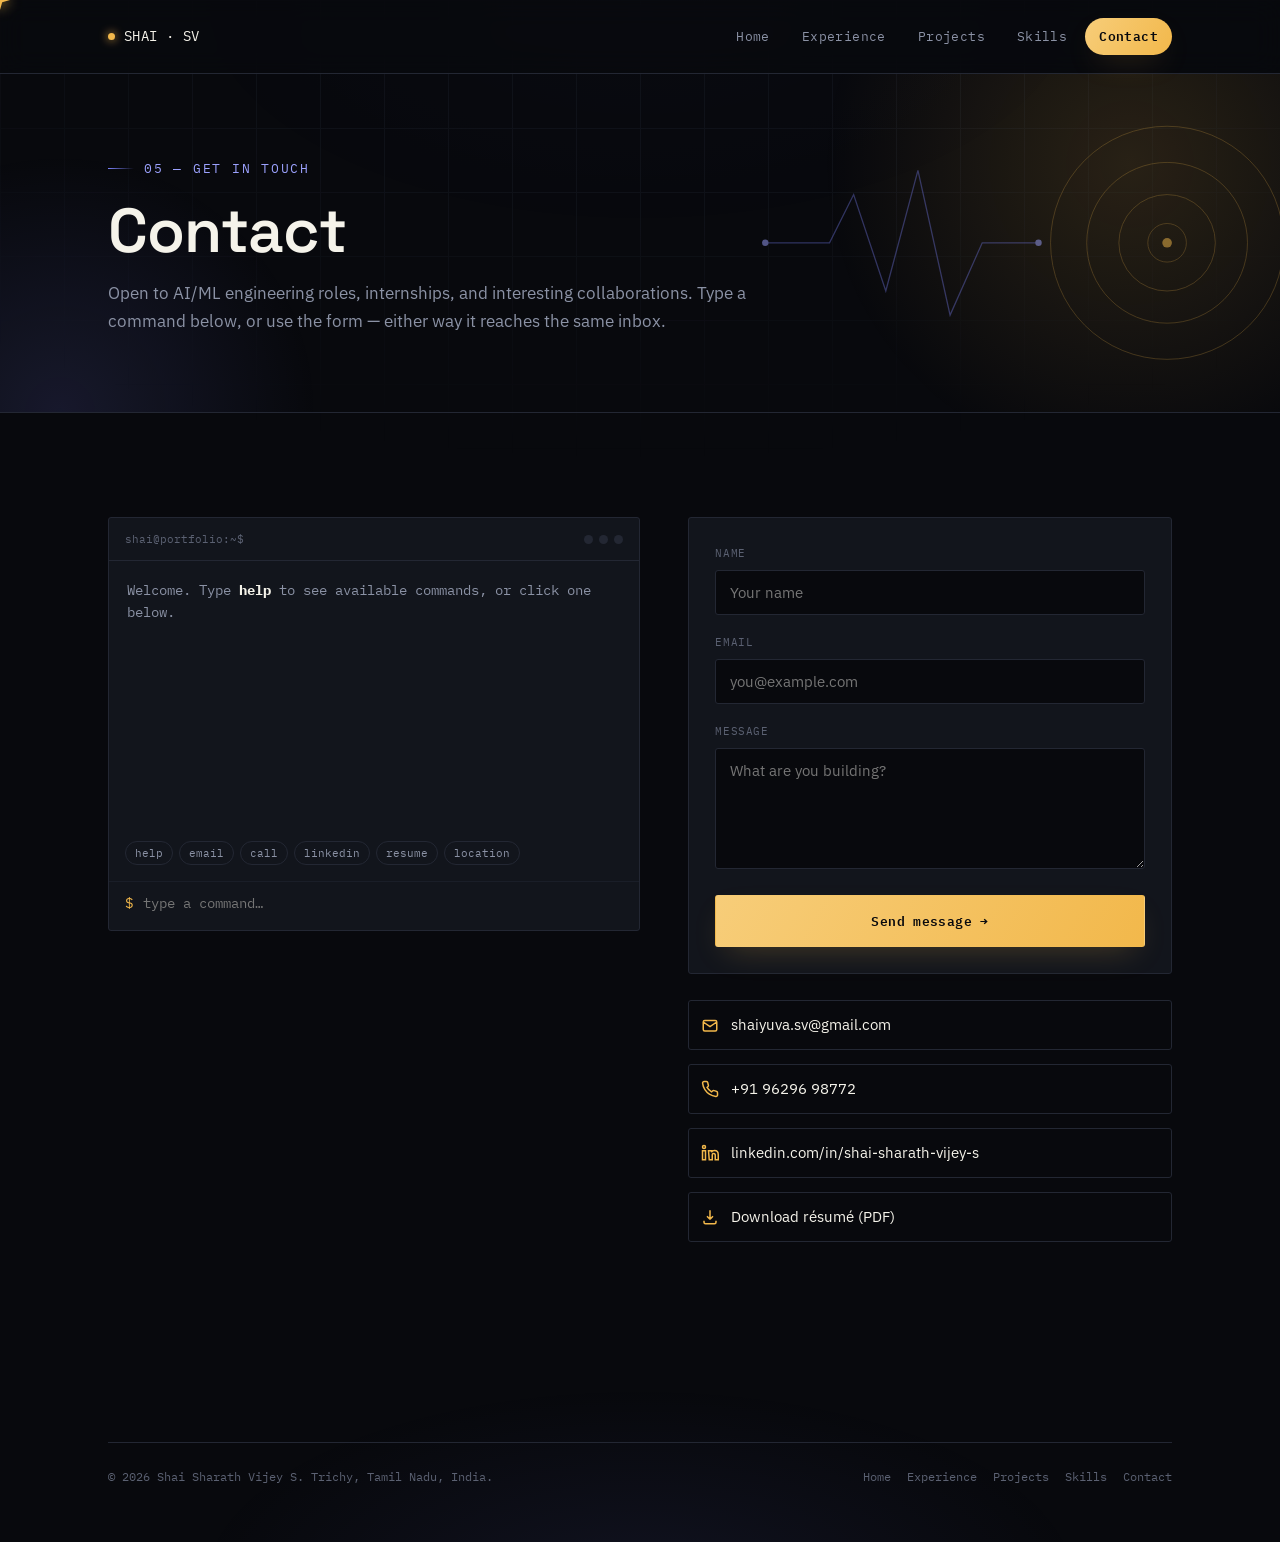
==== contact.html @ 4d4e92c0 "Add files via upload" ====
<!DOCTYPE html>
<html lang="en">
<head>
<meta charset="UTF-8">
<meta name="viewport" content="width=device-width, initial-scale=1.0">
<title>Contact — Shai Sharath Vijey S</title>
<meta name="description" content="Get in touch with Shai Sharath Vijey S — AI Software Engineer open to AI/ML engineering roles and collaborations.">
<link rel="canonical" href="https://shai-sharath-vijey-s.github.io/contact.html">
<meta property="og:type" content="website">
<meta property="og:title" content="Contact — Shai Sharath Vijey S">
<meta property="og:description" content="Open to AI/ML engineering roles, internships, and interesting collaborations.">
<meta property="og:image" content="assets/og-image.png">
<link rel="icon" href="assets/favicon.svg" type="image/svg+xml">
<link rel="preconnect" href="https://fonts.googleapis.com">
<link rel="preconnect" href="https://fonts.gstatic.com" crossorigin>
<link href="https://fonts.googleapis.com/css2?family=Space+Grotesk:wght@400;500;600;700&family=IBM+Plex+Mono:wght@400;500;600&family=IBM+Plex+Sans:wght@400;500;600&display=swap" rel="stylesheet">
<link rel="stylesheet" href="assets/style.css">
<style>
  .contact-cols{display:grid; grid-template-columns:1.1fr 1fr; gap:48px; align-items:start;}
  @media (max-width:900px){ .contact-cols{grid-template-columns:1fr;} }

  /* terminal */
  .term{border:1px solid var(--line); background:var(--ink-raised); border-radius:var(--radius); overflow:hidden;}
  .term-head{display:flex; align-items:center; justify-content:space-between; padding:12px 16px; border-bottom:1px solid var(--line); font-family:'IBM Plex Mono', monospace; font-size:11px; color:var(--text-faint);}
  .term-dots{display:flex; gap:6px;}
  .term-dots span{width:9px; height:9px; border-radius:50%; background:var(--line);}
  .term-body{padding:18px 18px 8px; font-family:'IBM Plex Mono', monospace; font-size:13.5px; min-height:280px; max-height:360px; overflow-y:auto;}
  .term-line{margin:0 0 10px; color:var(--text-muted); white-space:pre-wrap; word-break:break-word;}
  .term-line b{color:var(--text);}
  .term-line.cmd{color:var(--amber);}
  .term-line a{color:var(--violet); text-decoration:underline;}
  .term-input-row{display:flex; align-items:center; gap:8px; padding:10px 16px 16px; border-top:1px solid var(--line-soft);}
  .term-prompt{color:var(--amber); font-family:'IBM Plex Mono', monospace; font-size:13.5px;}
  .term-input-row input{flex:1; background:none; border:none; outline:none; color:var(--text); font-family:'IBM Plex Mono', monospace; font-size:13.5px;}
  .term-hint{display:flex; flex-wrap:wrap; gap:6px; padding:0 16px 16px;}
  .term-hint button{background:none; border:1px solid var(--line); color:var(--text-muted); font-family:'IBM Plex Mono', monospace; font-size:11px; padding:4px 9px; border-radius:20px; cursor:pointer;}
  .term-hint button:hover{color:var(--text); border-color:var(--amber);}

  /* form */
  .form-card{border:1px solid var(--line); background:var(--ink-raised); border-radius:var(--radius); padding:26px;}
  .form-card label{display:block; font-family:'IBM Plex Mono', monospace; font-size:11px; letter-spacing:0.06em; text-transform:uppercase; color:var(--text-faint); margin-bottom:8px;}
  .form-row{margin-bottom:18px;}
  .form-row input, .form-row textarea{
    width:100%; background:var(--ink); border:1px solid var(--line); color:var(--text);
    font-family:'IBM Plex Sans', sans-serif; font-size:14.5px; padding:12px 14px; border-radius:var(--radius); outline:none; resize:vertical;
  }
  .form-row input:focus, .form-row textarea:focus{border-color:var(--violet);}
  .contact-list{margin-top:26px; display:flex; flex-direction:column; gap:14px;}
  .contact-list a{display:flex; align-items:center; gap:12px; text-decoration:none; color:var(--text); font-size:14.5px; padding:12px; border:1px solid var(--line); border-radius:var(--radius); transition:border-color .2s ease, transform .2s ease;}
  .contact-list a:hover{border-color:var(--amber); transform:translateX(4px);}
  .contact-list svg{width:18px; height:18px; color:var(--amber); flex-shrink:0;}
</style>
</head>
<body>
<div class="curtain"><span class="mono">contact.connect()</span></div>
<div class="grid-bg"></div>

<header class="nav">
  <div class="nav-inner">
    <a class="logo" href="index.html"><span class="dot"></span>SHAI&nbsp;·&nbsp;SV</a>
    <button class="nav-toggle mono" aria-label="Menu">☰</button>
    <nav class="links">
      <a href="index.html" data-transition>Home</a>
      <a href="experience.html" data-transition>Experience</a>
      <a href="projects.html" data-transition>Projects</a>
      <a href="skills.html" data-transition>Skills</a>
      <a href="contact.html" data-transition>Contact</a>
    </nav>
  </div>
</header>

<section class="page-hero">
  <div class="hero-bg-art" aria-hidden="true">
    <svg viewBox="0 0 700 420" xmlns="http://www.w3.org/2000/svg">
      <g fill="none" stroke="var(--amber)" stroke-width="1" opacity="0.55">
        <circle cx="560" cy="210" r="24"/><circle cx="560" cy="210" r="60"/>
        <circle cx="560" cy="210" r="100"/><circle cx="560" cy="210" r="145"/>
      </g>
      <circle cx="560" cy="210" r="6" fill="var(--amber)"/>
      <polyline points="60,210 140,210 170,150 210,270 250,120 290,300 330,210 400,210" fill="none" stroke="var(--violet)" stroke-width="1.6" opacity="0.7"/>
      <g fill="var(--violet-soft)">
        <circle cx="60" cy="210" r="4"/><circle cx="400" cy="210" r="4"/>
      </g>
    </svg>
  </div>
  <div class="wrap">
    <div class="page-eyebrow">05 — Get in touch</div>
    <h1 class="page-title display" data-reveal="chars">Contact</h1>
    <p class="page-sub">Open to AI/ML engineering roles, internships, and interesting collaborations. Type a command below, or use the form — either way it reaches the same inbox.</p>
  </div>
</section>

<section class="section" style="border-bottom:none;">
  <div class="wrap">
    <div class="contact-cols">

      <div class="reveal">
        <div class="term">
          <div class="term-head"><span>shai@portfolio:~$</span><span class="term-dots"><span></span><span></span><span></span></span></div>
          <div class="term-body" id="termBody">
            <p class="term-line">Welcome. Type <b>help</b> to see available commands, or click one below.</p>
          </div>
          <div class="term-hint">
            <button data-c="help">help</button>
            <button data-c="email">email</button>
            <button data-c="call">call</button>
            <button data-c="linkedin">linkedin</button>
            <button data-c="resume">resume</button>
            <button data-c="location">location</button>
          </div>
          <div class="term-input-row">
            <span class="term-prompt">$</span>
            <input id="termInput" type="text" placeholder="type a command…" autocomplete="off">
          </div>
        </div>
      </div>

      <div class="reveal">
        <div class="form-card">
          <form id="contactForm">
            <div class="form-row"><label for="fname">Name</label><input id="fname" name="name" type="text" required placeholder="Your name"></div>
            <div class="form-row"><label for="femail">Email</label><input id="femail" name="email" type="email" required placeholder="you@example.com"></div>
            <div class="form-row"><label for="fmsg">Message</label><textarea id="fmsg" name="message" rows="5" required placeholder="What are you building?"></textarea></div>
            <button type="submit" class="btn btn-primary" style="width:100%; justify-content:center;">Send message →</button>
          </form>
        </div>

        <div class="contact-list">
          <a href="mailto:shaiyuva.sv@gmail.com"><svg viewBox="0 0 24 24" fill="none" stroke="currentColor" stroke-width="2"><path d="M3 8l9 6 9-6M3 8v10a2 2 0 002 2h14a2 2 0 002-2V8M3 8a2 2 0 012-2h14a2 2 0 012 2"/></svg> shaiyuva.sv@gmail.com</a>
          <a href="tel:+919629698772"><svg viewBox="0 0 24 24" fill="none" stroke="currentColor" stroke-width="2"><path d="M22 16.92v3a2 2 0 01-2.18 2 19.79 19.79 0 01-8.63-3.07 19.5 19.5 0 01-6-6 19.79 19.79 0 01-3.07-8.67A2 2 0 014.11 2h3a2 2 0 012 1.72c.13.96.36 1.9.68 2.81a2 2 0 01-.45 2.11L8.09 9.91a16 16 0 006 6l1.27-1.27a2 2 0 012.11-.45c.91.32 1.85.55 2.81.68A2 2 0 0122 16.92z"/></svg> +91 96296 98772</a>
          <a href="https://www.linkedin.com/in/shai-sharath-vijey-s-b79546251" target="_blank" rel="noopener"><svg viewBox="0 0 24 24" fill="none" stroke="currentColor" stroke-width="2"><rect x="2" y="9" width="4" height="12"/><circle cx="4" cy="4" r="2"/><path d="M10 9h4v2c.6-1.2 2-2.3 4-2.3 3 0 5 2 5 5.5V21h-4v-6c0-1.5-.6-2.5-2-2.5-1.2 0-2 .8-2 2.5v6h-4z"/></svg> linkedin.com/in/shai-sharath-vijey-s</a>
          <a href="assets/Shai-Sharath-Vijey-S-Resume.pdf" download><svg viewBox="0 0 24 24" fill="none" stroke="currentColor" stroke-width="2"><path d="M12 3v12m0 0l-4-4m4 4l4-4M4 17v2a2 2 0 002 2h12a2 2 0 002-2v-2"/></svg> Download résumé (PDF)</a>
        </div>
      </div>

    </div>
  </div>
</section>

<footer id="contact-footer">
  <div class="wrap">
    <div class="footer-bottom" style="border-top:1px solid var(--line); padding-top:24px;">
      <span>© 2026 Shai Sharath Vijey S. Trichy, Tamil Nadu, India.</span>
      <div class="footer-nav mono">
        <a href="index.html" data-transition>Home</a>
        <a href="experience.html" data-transition>Experience</a>
        <a href="projects.html" data-transition>Projects</a>
        <a href="skills.html" data-transition>Skills</a>
        <a href="contact.html" data-transition>Contact</a>
      </div>
    </div>
  </div>
</footer>

<script src="assets/main.js"></script>
<script>
(function(){
  const body = document.getElementById('termBody');
  const input = document.getElementById('termInput');
  function print(html, cls){
    const p = document.createElement('p');
    p.className = 'term-line' + (cls ? ' '+cls : '');
    p.innerHTML = html;
    body.appendChild(p);
    body.scrollTop = body.scrollHeight;
  }
  const commands = {
    help: "Commands: <b>email</b>, <b>call</b>, <b>linkedin</b>, <b>resume</b>, <b>location</b>, <b>clear</b>",
    email: 'Email → <a href="mailto:shaiyuva.sv@gmail.com">shaiyuva.sv@gmail.com</a>',
    call: 'Phone → <a href="tel:+919629698772">+91 96296 98772</a>',
    linkedin: 'LinkedIn → <a href="https://www.linkedin.com/in/shai-sharath-vijey-s-b79546251" target="_blank" rel="noopener">linkedin.com/in/shai-sharath-vijey-s</a>',
    resume: 'Résumé → <a href="assets/Shai-Sharath-Vijey-S-Resume.pdf" download>download PDF</a>',
    location: "Based in Trichy, Tamil Nadu, India — open to relocation.",
  };
  function run(raw){
    const cmd = raw.trim().toLowerCase();
    if(!cmd) return;
    print('<span style="color:var(--text-faint)">$</span> ' + raw, 'cmd');
    if(cmd === 'clear'){ body.innerHTML=''; return; }
    if(commands[cmd]) print(commands[cmd]);
    else print("Command not found. Type <b>help</b> for options.");
  }
  input.addEventListener('keydown', (e)=>{
    if(e.key === 'Enter'){ run(input.value); input.value=''; }
  });
  document.querySelectorAll('.term-hint button').forEach(btn=>{
    btn.addEventListener('click', ()=> run(btn.getAttribute('data-c')));
  });

  const form = document.getElementById('contactForm');
  form.addEventListener('submit', function(e){
    e.preventDefault();
    const name = document.getElementById('fname').value;
    const email = document.getElementById('femail').value;
    const msg = document.getElementById('fmsg').value;
    const subject = encodeURIComponent('Portfolio contact from ' + name);
    const bodyText = encodeURIComponent(msg + '\n\n— ' + name + ' (' + email + ')');
    window.location.href = `mailto:shaiyuva.sv@gmail.com?subject=${subject}&body=${bodyText}`;
  });
})();
</script>
</body>
</html>
---- assets/style.css ----
/* ============================================================
   SHAI SHARATH VIJEY S — "THE INDEX" DESIGN SYSTEM
   Dark ink theme · amber + violet accent · mono/display pairing
   ============================================================ */

:root{
  --ink:#08090D;
  --ink-raised:#12151C;
  --ink-raised-2:#171B24;
  --line:#232733;
  --line-soft:#1A1E28;
  --text:#F5F3EA;
  --text-muted:#8B92A5;
  --text-faint:#5B6172;
  --amber:#F2B84B;
  --amber-soft:#F7CD79;
  --amber-dim:#7A5F2A;
  --violet:#7C83FD;
  --violet-soft:#9CA2FF;
  --violet-dim:#4A4E78;
  --green:#6FCF97;
  --radius:3px;
  --maxw:1120px;
  --ease:cubic-bezier(.22,.68,0,1);
  --shadow-amber:0 12px 32px -12px rgba(242,184,75,0.28);
  --shadow-violet:0 12px 32px -12px rgba(124,131,253,0.28);
  --shadow-lift:0 20px 44px -20px rgba(0,0,0,0.55);
}
*{box-sizing:border-box;}
html{scroll-behavior:smooth;}
@media (prefers-reduced-motion: reduce){
  html{scroll-behavior:auto;}
  *{animation-duration:0.001ms !important; animation-iteration-count:1 !important; transition-duration:0.001ms !important;}
}
body{
  margin:0;
  background:var(--ink);
  color:var(--text);
  font-family:'IBM Plex Sans', sans-serif;
  font-size:16px;
  line-height:1.65;
  -webkit-font-smoothing:antialiased;
  overflow-x:hidden;
}
::selection{background:var(--amber); color:#08090D;}
a{color:inherit;}
.wrap{max-width:var(--maxw); margin:0 auto; padding:0 28px; position:relative; z-index:1;}
.mono{font-family:'IBM Plex Mono', monospace;}
.display{font-family:'Space Grotesk', sans-serif;}
:focus-visible{outline:2px solid var(--amber); outline-offset:3px;}

/* gradient-text utility: used on hero surnames / key headline words */
.grad-text{
  background:linear-gradient(100deg, var(--amber-soft) 0%, var(--amber) 35%, var(--violet-soft) 100%);
  -webkit-background-clip:text; background-clip:text; -webkit-text-fill-color:transparent; color:transparent;
}

.grid-bg{
  position:fixed; inset:0; z-index:0; pointer-events:none;
  background-image:
    linear-gradient(var(--line-soft) 1px, transparent 1px),
    linear-gradient(90deg, var(--line-soft) 1px, transparent 1px);
  background-size:64px 64px;
  mask-image:radial-gradient(ellipse 90% 60% at 50% 0%, black 40%, transparent 85%);
  opacity:0.4;
}
/* faint vignette + film-grain-like texture for depth */
.grid-bg::after{
  content:''; position:absolute; inset:0;
  background:radial-gradient(ellipse 70% 50% at 50% 0%, rgba(124,131,253,0.05), transparent 60%),
             radial-gradient(ellipse 60% 40% at 100% 100%, rgba(242,184,75,0.04), transparent 60%);
}

/* decorative glow orbs behind hero / page-hero sections — pure CSS, no markup needed */
.hero, .page-hero{position:relative; overflow:hidden;}
.hero::before, .page-hero::before{
  content:''; position:absolute; top:-220px; right:-160px; width:620px; height:620px; z-index:0;
  background:radial-gradient(circle, rgba(242,184,75,0.14), transparent 70%);
  pointer-events:none;
}
.hero::after, .page-hero::after{
  content:''; position:absolute; bottom:-260px; left:-200px; width:520px; height:520px; z-index:0;
  background:radial-gradient(circle, rgba(124,131,253,0.13), transparent 70%);
  pointer-events:none;
}

/* page load / transition curtain */
.curtain{
  position:fixed; inset:0; z-index:999; background:var(--ink);
  display:flex; align-items:center; justify-content:center;
  transform-origin:top; pointer-events:none;
}
.curtain span{font-family:'IBM Plex Mono', monospace; font-size:12px; color:var(--text-faint); letter-spacing:0.1em;}
.curtain.leaving{animation:curtainUp .7s var(--ease) forwards;}
@keyframes curtainUp{ to{ transform:scaleY(0); } }

/* NAV */
header.nav{
  position:sticky; top:0; z-index:50;
  background:rgba(8,9,13,0.78);
  backdrop-filter:blur(14px) saturate(140%);
  border-bottom:1px solid var(--line);
}
.nav-inner{
  display:flex; align-items:center; justify-content:space-between;
  padding:18px 28px;
  max-width:var(--maxw); margin:0 auto;
}
.logo{
  font-family:'IBM Plex Mono', monospace;
  font-size:14px; letter-spacing:0.03em;
  color:var(--text);
  display:flex; align-items:center; gap:9px;
  text-decoration:none;
  transition:opacity .2s ease;
}
.logo:hover{opacity:0.8;}
.logo .dot{width:7px; height:7px; background:var(--amber); border-radius:50%; display:inline-block; box-shadow:0 0 10px var(--amber); animation:pulseDot 2.4s ease infinite;}
@keyframes pulseDot{0%,100%{opacity:1;} 50%{opacity:.35;}}
nav.links{display:flex; gap:4px; font-family:'IBM Plex Mono', monospace; font-size:13px;}
nav.links a{
  color:var(--text-muted); text-decoration:none; letter-spacing:0.03em;
  padding:8px 14px; border-radius:24px;
  transition:color .2s ease, background .25s ease, box-shadow .25s ease;
  position:relative;
}
nav.links a:hover{color:var(--text); background:rgba(255,255,255,0.04);}
nav.links a.active{color:#08090D; background:linear-gradient(120deg, var(--amber-soft), var(--amber)); font-weight:600; box-shadow:var(--shadow-amber);}
.nav-toggle{display:none; background:none; border:1px solid var(--line); color:var(--text); width:38px; height:38px; border-radius:var(--radius); cursor:pointer;}
@media (max-width:760px){
  nav.links{position:fixed; top:64px; left:0; right:0; background:var(--ink-raised); flex-direction:column; padding:14px; border-bottom:1px solid var(--line); gap:2px; transform:translateY(-130%); transition:transform .3s var(--ease); z-index:49;}
  nav.links.open{transform:translateY(0);}
  nav.links a{padding:12px 14px;}
  .nav-toggle{display:block;}
}

section{position:relative; z-index:1;}

/* generic page hero (subpages) */
.page-hero{padding:84px 0 60px; border-bottom:1px solid var(--line);}
.page-eyebrow{
  font-family:'IBM Plex Mono', monospace; font-size:12.5px; letter-spacing:0.14em; text-transform:uppercase;
  color:var(--violet-soft); display:flex; align-items:center; gap:10px; margin-bottom:20px;
}
.page-eyebrow::before{content:''; width:26px; height:1px; background:linear-gradient(90deg, var(--violet), transparent);}
h1.page-title{font-family:'Space Grotesk', sans-serif; font-weight:600; font-size:clamp(36px,6.2vw,62px); line-height:1.03; margin:0 0 16px; letter-spacing:-0.015em;}
.page-sub{color:var(--text-muted); max-width:640px; font-size:16.5px; line-height:1.7;}

.eyebrow{
  font-family:'IBM Plex Mono', monospace;
  font-size:12.5px; letter-spacing:0.14em; text-transform:uppercase;
  color:var(--violet-soft);
  display:flex; align-items:center; gap:10px;
  margin-bottom:24px;
}
.eyebrow::before{content:''; width:26px; height:1px; background:linear-gradient(90deg, var(--violet), transparent);}

/* SECTION HEADS */
.section{padding:104px 0; border-bottom:1px solid var(--line);}
.section-head{display:flex; align-items:baseline; gap:16px; margin-bottom:48px; flex-wrap:wrap;}
.section-num{font-family:'IBM Plex Mono', monospace; color:var(--text-faint); font-size:13px;}
h2.section-title{
  font-family:'Space Grotesk', sans-serif; font-weight:600;
  font-size:clamp(28px, 4.2vw, 38px); margin:0; letter-spacing:-0.015em;
}
.section-sub{color:var(--text-muted); max-width:620px; margin-top:10px; font-size:15.5px; line-height:1.7;}

.btn-row{display:flex; flex-wrap:wrap; gap:12px;}
.btn{
  font-family:'IBM Plex Mono', monospace; font-size:13px; letter-spacing:0.03em;
  padding:14px 24px; border-radius:var(--radius);
  text-decoration:none; display:inline-flex; align-items:center; gap:8px;
  transition:transform .2s var(--ease), background .25s ease, border-color .25s ease, box-shadow .25s ease;
  border:1px solid transparent; cursor:pointer;
}
.btn-primary{background:linear-gradient(120deg, var(--amber-soft), var(--amber)); color:#08090D; font-weight:600; box-shadow:var(--shadow-amber);}
.btn-primary:hover{transform:translateY(-3px); box-shadow:0 18px 40px -14px rgba(242,184,75,0.4);}
.btn-ghost{border-color:var(--line); color:var(--text); background:rgba(255,255,255,0.02);}
.btn-ghost:hover{border-color:var(--violet); transform:translateY(-3px); box-shadow:var(--shadow-violet);}

.chip{
  font-family:'IBM Plex Mono', monospace; font-size:12.5px;
  color:var(--text-muted);
  border:1px solid var(--line); padding:9px 13px; border-radius:var(--radius);
  display:flex; align-items:center; gap:7px; background:rgba(255,255,255,0.015);
  transition:border-color .2s ease;
}
.chip:hover{border-color:var(--violet-dim);}

.reveal{opacity:0; transform:translateY(22px); transition:opacity .7s var(--ease), transform .7s var(--ease);}
.reveal.in{opacity:1; transform:translateY(0);}
.reveal-scale{opacity:0; transform:scale(.95); transition:opacity .7s var(--ease), transform .7s var(--ease);}
.reveal-scale.in{opacity:1; transform:scale(1);}

/* TECH BADGES (custom monoline glyphs, not trademarked logos) */
.tech-badges{display:flex; flex-wrap:wrap; gap:14px;}
.tech-badge{
  width:66px; height:66px; border:1px solid var(--line); border-radius:50%;
  display:flex; align-items:center; justify-content:center; position:relative;
  background:linear-gradient(160deg, var(--ink-raised), var(--ink-raised-2));
  transition:transform .3s var(--ease), border-color .3s ease, box-shadow .3s ease;
}
.tech-badge svg{width:28px; height:28px;}
.tech-badge svg path, .tech-badge svg circle, .tech-badge svg line, .tech-badge svg polyline, .tech-badge svg rect{
  stroke-dasharray:120; stroke-dashoffset:120; transition:stroke-dashoffset 1.1s var(--ease);
}
.tech-badge.in svg path, .tech-badge.in svg circle, .tech-badge.in svg line, .tech-badge.in svg polyline, .tech-badge.in svg rect{stroke-dashoffset:0;}
.tech-badge:hover{transform:translateY(-6px) scale(1.08); border-color:var(--amber); box-shadow:var(--shadow-amber);}
.tech-badge-label{
  position:absolute; bottom:-26px; left:50%; transform:translateX(-50%);
  font-family:'IBM Plex Mono', monospace; font-size:10px; color:var(--text-faint); white-space:nowrap;
  opacity:0; transition:opacity .2s ease;
}
.tech-badge:hover .tech-badge-label{opacity:1;}

/* FOOTER */
footer{padding:96px 0 56px; position:relative; overflow:hidden;}
footer::before{
  content:''; position:absolute; top:20%; left:50%; transform:translateX(-50%); width:900px; height:400px; z-index:0;
  background:radial-gradient(ellipse, rgba(124,131,253,0.08), transparent 70%); pointer-events:none;
}
.footer-grid{display:grid; grid-template-columns:1.3fr 1fr; gap:40px; margin-bottom:64px;}
@media (max-width:720px){ .footer-grid{grid-template-columns:1fr;} }
.footer-cta{font-family:'Space Grotesk', sans-serif; font-size:clamp(30px,4.4vw,48px); font-weight:600; line-height:1.15; margin:0 0 26px; letter-spacing:-0.01em;}
.footer-links{display:flex; flex-direction:column; gap:14px; font-family:'IBM Plex Mono', monospace; font-size:14px;}
.footer-links a{text-decoration:none; color:var(--text-muted); display:flex; align-items:center; gap:10px; transition:color .2s ease, transform .2s ease;}
.footer-links a:hover{color:var(--amber); transform:translateX(3px);}
.footer-bottom{display:flex; justify-content:space-between; align-items:center; padding-top:26px; border-top:1px solid var(--line); font-family:'IBM Plex Mono', monospace; font-size:12px; color:var(--text-faint); flex-wrap:wrap; gap:10px;}
.footer-nav{display:flex; gap:16px; flex-wrap:wrap;}
.footer-nav a{text-decoration:none; color:var(--text-faint); transition:color .2s ease;}
.footer-nav a:hover{color:var(--amber);}

/* cursor-follow accent glow used across pages */
.glow-cursor{position:fixed; width:460px; height:460px; border-radius:50%; pointer-events:none; z-index:0;
  background:radial-gradient(circle, rgba(124,131,253,0.09), transparent 70%);
  transform:translate(-50%,-50%); transition:opacity .3s ease; opacity:0;}

/* ============================================================
   CUSTOM CURSOR — magic sparkle: a glowing star tracks the
   pointer exactly, trailing sparkle particles drift and fade
   ============================================================ */
html.has-cursor, html.has-cursor a, html.has-cursor button, html.has-cursor input, html.has-cursor textarea{cursor:none;}
.cursor-sparkle-canvas{position:fixed; inset:0; pointer-events:none; z-index:9998;}
.cur-star{position:fixed; top:0; left:0; width:20px; height:20px; margin:-10px 0 0 -10px; pointer-events:none; z-index:9999; opacity:0; color:var(--amber); transition:opacity .25s ease, color .25s ease, transform .18s var(--ease); filter:drop-shadow(0 0 7px currentColor);}
html.has-cursor .cur-star{opacity:1;}
.cur-star.hover{color:var(--violet); transform:scale(1.5);}
.cur-star svg{width:100%; height:100%; display:block; animation:sparkleSpin 3.2s linear infinite;}
.cur-star svg path{fill:currentColor;}
@keyframes sparkleSpin{ to{ transform:rotate(360deg); } }

/* ============================================================
   NAME-FIRST INTRO — curtain content: the name assembles with
   a glow-in stagger, holds, then the curtain sweeps away
   ============================================================ */
.curtain-brand{text-align:center; position:relative;}
.curtain-brand .cb-line{display:block; font-family:'Space Grotesk', sans-serif; font-weight:600; font-size:clamp(28px,5.5vw,52px); letter-spacing:-0.01em; line-height:1.15;}
.curtain-brand .cb-glow{position:absolute; top:50%; left:50%; width:520px; height:280px; transform:translate(-50%,-50%); background:radial-gradient(ellipse, rgba(242,184,75,0.16), transparent 70%); pointer-events:none; opacity:0; animation:cbGlowIn 1.6s var(--ease) forwards;}
@keyframes cbGlowIn{ 0%{opacity:0;} 60%{opacity:1;} 100%{opacity:0.7;} }
.curtain-brand .cb-tag{display:block; margin-top:16px; font-family:'IBM Plex Mono', monospace; font-size:12px; letter-spacing:0.14em; text-transform:uppercase; color:var(--text-faint); opacity:0; animation:cbTagIn .6s var(--ease) forwards; animation-delay:1.05s;}
@keyframes cbTagIn{ to{ opacity:1; } }
.curtain-brand .cb-line2{opacity:0; transform:translateY(14px) scale(0.96); animation:cbLine2In .7s var(--ease) forwards; animation-delay:0.55s;}
@keyframes cbLine2In{ to{ opacity:1; transform:translateY(0) scale(1); } }

/* ============================================================
   TEXT REVEAL — word-mask entrance, letter-dissolve variants
   ============================================================ */
.tr-word{display:inline-block; overflow:hidden; vertical-align:top; padding-bottom:0.08em; margin-bottom:-0.08em;}
.tr-word > span{display:inline-block; transform:translateY(115%); transition:transform .72s var(--ease);}
.tr-ready .tr-word > span{transform:translateY(0);}
.tr-char{display:inline-block; opacity:0; filter:blur(6px); transform:translateY(10px); transition:opacity .5s var(--ease), transform .5s var(--ease), filter .5s var(--ease);}
.tr-ready .tr-char{opacity:1; filter:blur(0); transform:translateY(0);}

/* ============================================================
   CHARTS — proficiency bars + radial rings
   ============================================================ */
.chart-bars{display:flex; flex-direction:column; gap:20px;}
.cbar-row{display:grid; grid-template-columns:170px 1fr 52px; align-items:center; gap:16px;}
@media (max-width:640px){ .cbar-row{grid-template-columns:1fr; gap:8px;} .cbar-pct{text-align:left;} }
.cbar-label{font-family:'IBM Plex Mono', monospace; font-size:13px; color:var(--text-muted);}
.cbar-track{height:8px; background:var(--line-soft); border-radius:20px; overflow:hidden; border:1px solid var(--line);}
.cbar-fill{height:100%; width:0; border-radius:20px; background:linear-gradient(90deg, var(--violet), var(--amber)); transition:width 1.1s var(--ease);}
.chart-bars.in .cbar-fill{width:var(--pct);}
.cbar-pct{font-family:'IBM Plex Mono', monospace; font-size:12.5px; color:var(--amber); text-align:right;}

.radial-row{display:flex; flex-wrap:wrap; gap:36px; justify-content:flex-start;}
.radial{width:132px; text-align:center;}
.radial svg{width:112px; height:112px;}
.radial-track{fill:none; stroke:var(--line-soft); stroke-width:8;}
.radial-fill{fill:none; stroke-width:8; stroke-linecap:round; stroke-dasharray:301; stroke-dashoffset:301; transition:stroke-dashoffset 1.3s var(--ease); transform:rotate(-90deg); transform-origin:56px 56px;}
.radial-row.in .radial-fill{stroke-dashoffset:var(--off);}
.radial-num{font-family:'Space Grotesk', sans-serif; font-weight:600; font-size:20px; margin-top:-78px; position:relative;}
.radial-label{font-family:'IBM Plex Mono', monospace; font-size:11.5px; color:var(--text-muted); margin-top:10px;}

/* ============================================================
   PROFILE CARD — hero portrait + availability status
   ============================================================ */
.profile-card{display:flex; align-items:center; gap:14px; border:1px solid var(--line); background:var(--ink-raised); border-radius:var(--radius); padding:14px 16px; margin-bottom:16px;}
.profile-img{width:60px; height:60px; border-radius:50%; object-fit:cover; flex-shrink:0; border:2px solid var(--amber); box-shadow:0 0 0 4px rgba(242,184,75,0.12), var(--shadow-amber);}
.profile-meta{display:flex; flex-direction:column; gap:7px; min-width:0;}
.profile-name{font-family:'IBM Plex Mono', monospace; font-size:10.5px; letter-spacing:0.07em; color:var(--text-faint); white-space:nowrap; overflow:hidden; text-overflow:ellipsis;}
.profile-status{font-family:'IBM Plex Mono', monospace; font-size:12px; color:var(--text-muted); display:flex; align-items:center; gap:8px;}
.dot-pulse{width:7px; height:7px; border-radius:50%; background:var(--green); box-shadow:0 0 8px var(--green); flex-shrink:0; animation:pulseDot 2.4s ease infinite;}

/* ============================================================
   PAGE BACKGROUND ART — decorative per-page SVG line art,
   sits behind .wrap content inside .hero / .page-hero
   ============================================================ */
.hero-bg-art{position:absolute; inset:0; z-index:0; pointer-events:none; opacity:0.5; overflow:hidden;}
.hero-bg-art svg{position:absolute; top:0; right:0; height:100%; width:auto; max-width:none;}
@media (max-width:760px){ .hero-bg-art{opacity:0.32;} .hero-bg-art svg{right:-30%;} }
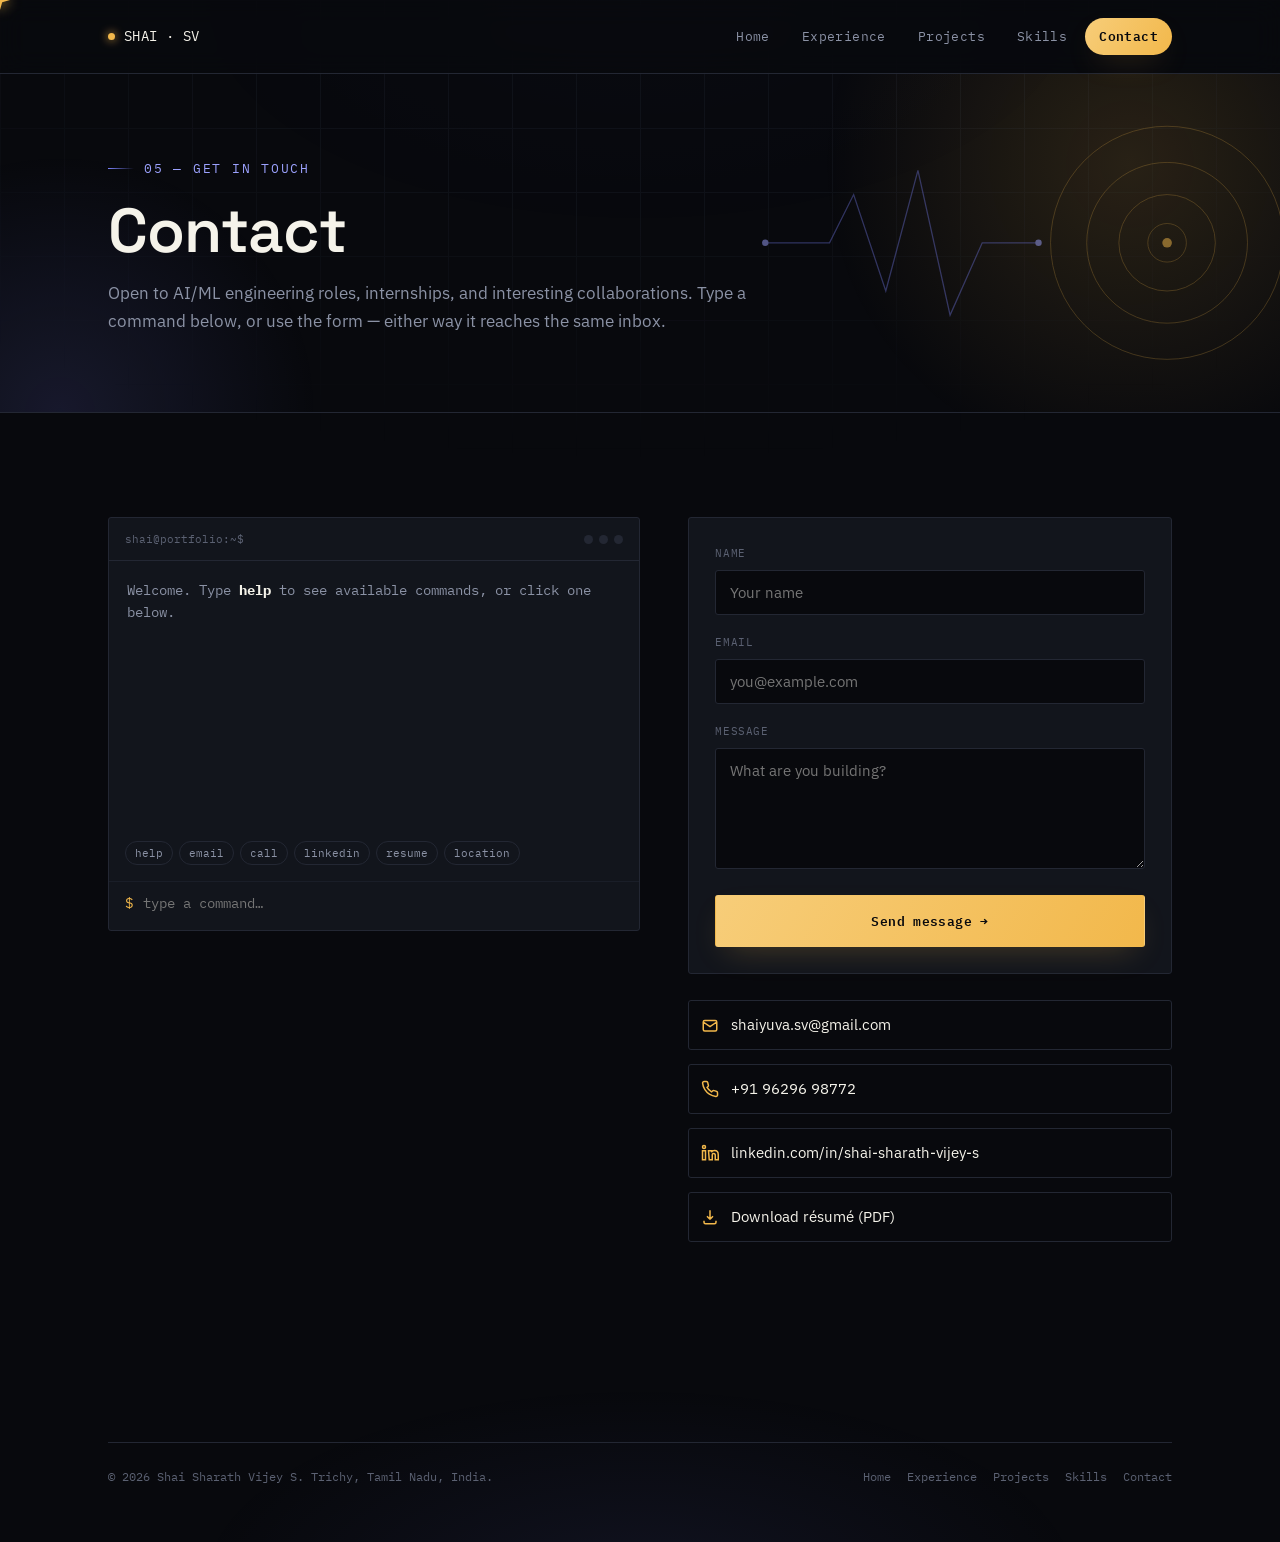
==== commit 26dc6936: "Add files via upload" ====
--- a/contact.html
+++ b/contact.html
@@ -50,6 +50,8 @@
   .contact-list a:hover{border-color:var(--amber); transform:translateX(4px);}
   .contact-list svg{width:18px; height:18px; color:var(--amber); flex-shrink:0;}
 </style>
+<link rel="stylesheet" href="assets/fx.css">
+<script>try{sessionStorage.getItem("fxnav")&&document.documentElement.classList.add("fx-nav")}catch(e){}</script>
 </head>
 <body>
 <div class="curtain"><span class="mono">contact.connect()</span></div>
@@ -117,7 +119,7 @@
 
       <div class="reveal">
         <div class="form-card">
-          <form id="contactForm">
+          <form id="contactForm" action="https://formspree.io/f/mjybabpo" method="POST">
             <div class="form-row"><label for="fname">Name</label><input id="fname" name="name" type="text" required placeholder="Your name"></div>
             <div class="form-row"><label for="femail">Email</label><input id="femail" name="email" type="email" required placeholder="you@example.com"></div>
             <div class="form-row"><label for="fmsg">Message</label><textarea id="fmsg" name="message" rows="5" required placeholder="What are you building?"></textarea></div>
@@ -190,14 +192,36 @@
   const form = document.getElementById('contactForm');
   form.addEventListener('submit', function(e){
     e.preventDefault();
-    const name = document.getElementById('fname').value;
-    const email = document.getElementById('femail').value;
-    const msg = document.getElementById('fmsg').value;
-    const subject = encodeURIComponent('Portfolio contact from ' + name);
-    const bodyText = encodeURIComponent(msg + '\n\n— ' + name + ' (' + email + ')');
-    window.location.href = `mailto:shaiyuva.sv@gmail.com?subject=${subject}&body=${bodyText}`;
+    const submitBtn = form.querySelector('button[type="submit"]');
+    const originalText = submitBtn.textContent;
+    submitBtn.textContent = 'Sending…';
+    submitBtn.disabled = true;
+
+    fetch(form.action, {
+      method: 'POST',
+      body: new FormData(form),
+      headers: { 'Accept': 'application/json' }
+    })
+    .then(response => {
+      if (response.ok) {
+        submitBtn.textContent = 'Message sent ✓';
+        form.reset();
+      } else {
+        submitBtn.textContent = 'Something went wrong';
+      }
+    })
+    .catch(() => {
+      submitBtn.textContent = 'Something went wrong';
+    })
+    .finally(() => {
+      setTimeout(() => {
+        submitBtn.textContent = originalText;
+        submitBtn.disabled = false;
+      }, 3000);
+    });
   });
 })();
 </script>
+<script src="assets/fx.js"></script>
 </body>
 </html>
--- a/assets/fx.css
+++ b/assets/fx.css
@@ -0,0 +1,21 @@
+/* ---- FX pack: slat transition, progress bar, tilt, magnetic, nav hide ---- */
+html.fx-nav body:before{content:'';position:fixed;inset:0;z-index:1000;background:var(--ink-raised-2)}
+#fx{position:fixed;inset:0;z-index:1000;pointer-events:none;display:flex}
+#fx i{flex:1;background:var(--ink-raised-2);transform:scaleY(1);transition:transform .6s var(--ease)}
+#fx i:nth-child(odd){transform-origin:top}#fx i:nth-child(even){transform-origin:bottom}
+#fx i:nth-child(2){transition-delay:.05s}#fx i:nth-child(3){transition-delay:.1s}#fx i:nth-child(4){transition-delay:.15s}#fx i:nth-child(5){transition-delay:.2s}#fx i:nth-child(6){transition-delay:.25s}
+#fx.open i{transform:scaleY(0)}#fx.open i:nth-child(odd){transform-origin:bottom}#fx.open i:nth-child(even){transform-origin:top}
+#fx b{position:absolute;inset:0;display:grid;place-items:center;font:600 clamp(2rem,7vw,4.5rem) 'Space Grotesk',sans-serif;background:linear-gradient(100deg,var(--amber-soft),var(--amber),var(--violet-soft));-webkit-background-clip:text;background-clip:text;color:transparent;opacity:0;transform:scale(.94);transition:opacity .25s,transform .5s var(--ease)}
+#fx:not(.open) b{opacity:1;transform:none;transition-delay:.35s}
+#fx-bar{position:fixed;top:0;left:0;right:0;height:3px;z-index:60;transform:scaleX(0);transform-origin:left;background:linear-gradient(90deg,var(--violet),var(--amber))}
+header.nav{transition:transform .4s var(--ease)}header.nav.hid{transform:translateY(-100%)}
+.fx-spot{position:absolute;inset:0;border-radius:inherit;pointer-events:none;opacity:0;transition:opacity .3s;background:radial-gradient(280px circle at var(--mx,50%) var(--my,50%),rgba(242,184,75,.13),transparent 70%)}
+.fx-t:hover>.fx-spot{opacity:1}.fx-t{transition:transform .25s ease-out,box-shadow .3s,border-color .3s}.fx-t:hover{box-shadow:var(--shadow-amber)}
+.btn{transition:transform .2s ease-out,box-shadow .25s,background .25s,border-color .25s}
+.hero-bg-art{will-change:transform}
+@media(prefers-reduced-motion:reduce){#fx,#fx-bar{display:none}}
+/* soft glow behind the page name instead of divider lines */
+#fx b{z-index:1}
+#fx:after{content:'';position:absolute;left:50%;top:50%;width:80vmin;height:80vmin;margin:-40vmin 0 0 -40vmin;border-radius:50%;background:radial-gradient(circle,rgba(124,131,253,.26),rgba(242,184,75,.12) 45%,transparent 70%);opacity:0;transform:scale(.6);transition:opacity .4s,transform .8s var(--ease)}
+#fx:not(.open):after{opacity:1;transform:scale(1);transition-delay:.3s;animation:fxPulse 1.8s ease-in-out 1s infinite}
+@keyframes fxPulse{50%{transform:scale(1.12)}}
